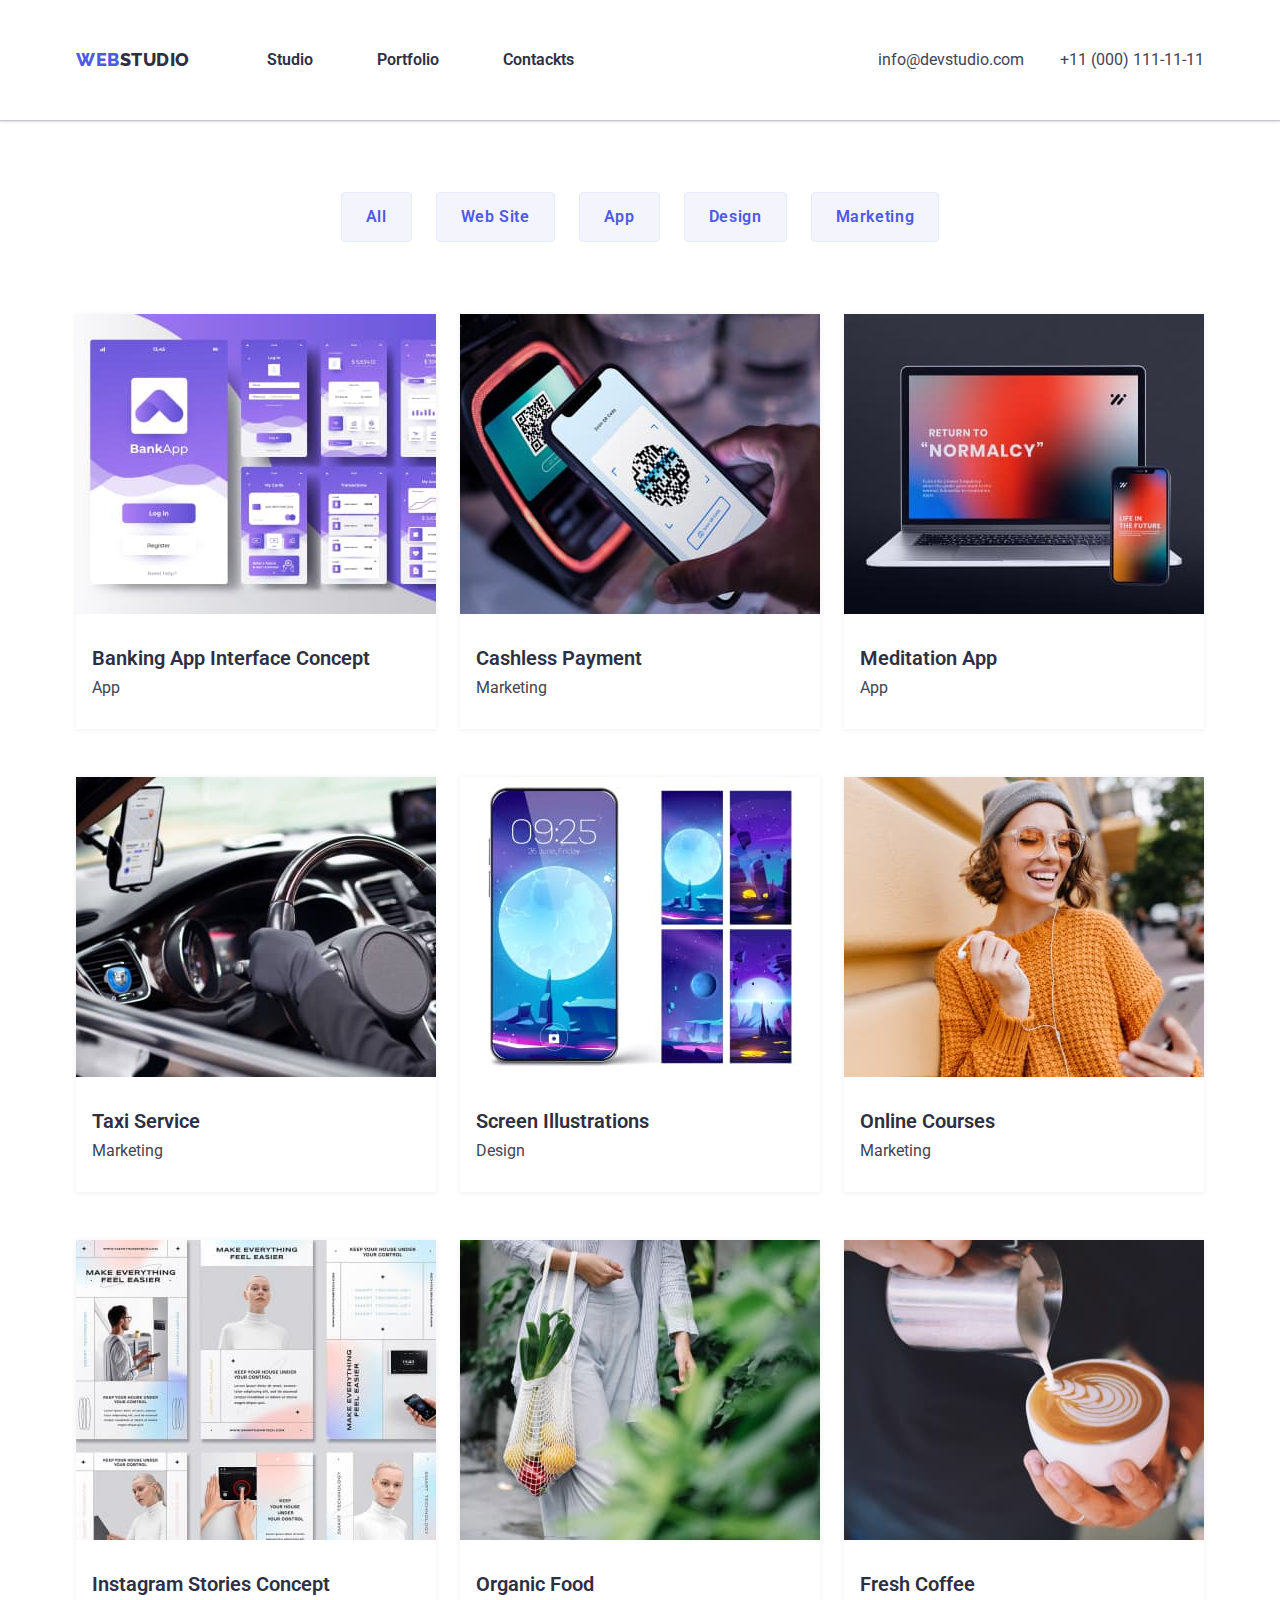
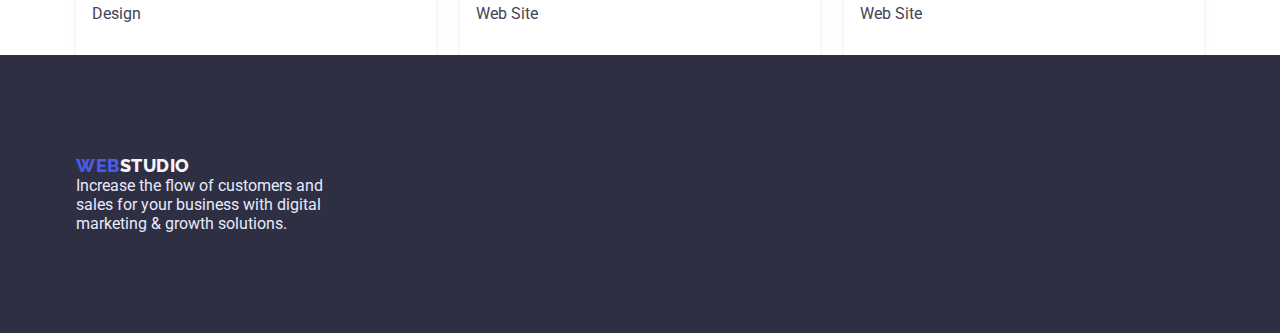
==== portfolio.html @ ba8d9310 "goit-murkup-hw-03" ====
<!DOCTYPE html>
<html lang="en">

<head>
    <meta charset="UTF-8">
    <meta http-equiv="X-UA-Compatible" content="IE=edge">
    <meta name="viewport" content="width=device-width, initial-scale=1.0">
    <title>Portfolio</title>

    <link 
    rel="stylesheet" href="https://cdnjs.cloudflare.com/ajax/libs/modern-normalize/1.1.0/modern-normalize.min.css" 
    integrity="sha512-wpPYUAdjBVSE4KJnH1VR1HeZfpl1ub8YT/NKx4PuQ5NmX2tKuGu6U/JRp5y+Y8XG2tV+wKQpNHVUX03MfMFn9Q==" 
    crossorigin="anonymous" 
    referrerpolicy="no-referrer" />

    <link rel="preconnect" href="https://fonts.googleapis.com">
    <link rel="preconnect" href="https://fonts.gstatic.com" crossorigin>
    <link href="https://fonts.googleapis.com/css2?family=Raleway:wght@700&family=Roboto:wght@400;500;700;900&display=swap"
        rel="stylesheet">

    <link rel="stylesheet" href="css/style.css">

</head>
<body>
    <header class="header">
        <div class="container header-conteiner">
            <nav class="logo-nav">
                <a class=" logo" href="index.html"><span>WEB</span>STUDIO</a>
                <ul class="site-nav list">
                    <li class="item"><a class=" link" href="index.html">Studio</a> </li>
                    <li class="item"><a class=" link" class="header-link" href="portfolio.html">Portfolio</a> </li>
                    <li class="item"><a class=" link" href="/">Contackts</a> </li>
                </ul>
            </nav>
            <ul class="contacts-list list">
                <li class="item "><a class="contacts-link" href="mailto:info@devstudio.com">info@devstudio.com</a></li>
                <li class="item "><a class="contacts-link" href="tel:+110001111111">+11 (000) 111-11-11</a></li>
            </ul>
        </div>
    </header>
    <main>
        <section class="feature-list section feature-list-list">
        <div class="container portfolio-conteiner">
            <ul class="batton-port-list list">
                <li><button class="button-portfolio" type="button">All </button></li>
                <li><button class="button-portfolio" type="button">Web Site</button></li>
                <li><button class="button-portfolio" type="button">App</button></li>
                <li><button class="button-portfolio" type="button">Design</button></li>
                <li><button class="button-portfolio" type="button">Marketing</button></li>
                </ul>
            </div>
            <div class="container">
            <ul class="list portfolio-list">
                <li class="item">
                    <a href="" class="link">
                        <img class="img" width="360" height="300" src="images/app-phone.jpg"
                            alt="Banking App Interface Concept">
                        <div class="gallery-item-text">
                            <h2 class="title">Banking App Interface Concept</h2>
                            <p>App</p>
                        </div>
                    </a>
                </li>
                <li class="item">
                    <a href="" class="link">
                        <img class="img" width="360" height="300" src="images/phone-terminal.jpg"
                            alt="Banking App Interface Concept">
                        <div class="gallery-item-text">
                            <h2 class="title">Cashless Payment</h2>
                            <p>Marketing</p>
                        </div>
                    </a>
                </li>
                <li class="item">
                    <a href="" class="link">
                        <img class="img" width="360" height="300" src="images/leptop.jpg" alt="Laptop">
                        <div class="gallery-item-text">
                            <h2 class="title">Meditation App</h2>
                            <p>App</p>
                        </div>
                    </a>
                </li>
                <li class="item">
                    <a href="" class="link">
                        <img class="img" width="360" height="300" src="images/car.jpg" alt="Car">
                        <div class="gallery-item-text">
                            <h2 class="title">Taxi Service</h2>
                            <p>Marketing</p>
                        </div>
                    </a>
                </li>
                <li class="item">
                    <a href="" class="link">
                        <img class="img" width="360" height="300" src="images/phone-art.jpg"
                            alt="Screen Illustrations">
                        <div class="gallery-item-text">
                            <h2 class="title">Screen Illustrations</h2>
                            <p>Design</p>
                        </div>
                    </a>
                </li>
                <li class="item">
                    <a href="" class="link">
                        <img class="img" width="360" height="300" src="images/women.jpg" alt="Women">
                        <div class="gallery-item-text">
                            <h2 class="title">Online Courses</h2>
                            <p>Marketing</p>
                        </div>
                    </a>
                </li>
                <li class="item">
                    <a href="" class="link">
                        <img class="img" width="360" height="300" src="images/pages.jpg"
                            alt="Instagram Stories">
                        <div class="gallery-item-text">
                            <h2 class="title">Instagram Stories Concept</h2>
                            <p>Design</p>
                        </div>
                    </a>
                </li>
                <li class="item">
                    <a href="" class="link">
                        <img class="img" width="360" height="300" src="images/women-with-vegetables.jpg"
                            alt="women-with-vegetables">
                        <div class="gallery-item-text">
                            <h2 class="title">Organic Food</h2>
                            <p>Web Site</p>
                        </div>
                    </a>
                </li>
                <li class="item">
                    <a href="" class="link">
                        <img class="img" width="360" height="300" src="images/cofe.jpg" alt="Cofe">
                        <div class="gallery-item-text">
                            <h2 class="title">Fresh Coffee</h2>
                            <p>Web Site</p>
                        </div>
                    </a>
                </li>
            </ul>
            </div>
        </section>
    </main>
    <footer class="footer">
        <div class="container">
            <a class="logo" href="/"><span>WEB</span>STUDIO</a>
            <p class="text-footer">
                Increase the flow of customers and <br />
                sales for your business with digital <br />
                marketing & growth solutions.
            </p>
        </div>
    </footer>

</body>
</html>
---- css/style.css ----
:root {
    --text-color: #434455;
    --active-color: #4D5AE5;
    --title-bcg-color: #2E2F42;
    --light-color: #F4F4FD;
    --main-color: #FFFFFF;
    --border-color-port: #E7E9FC
    --border-portfolio: 0.5px solid #F4F4FD;
    --gap24: 24px;
    --gap48: 48px;
    --shadow: 0px 2px 1px rgba(46, 47, 66, 0.08), 0px 1px 1px rgba(46, 47, 66, 0.16),0px 1px 6px rgba(46, 47, 66, 0.08);
    --shadow-secondary: 0px 1px 6px rgba(46, 47, 66, 0.08), 0px 1px 1px rgba(46, 47, 66, 0.16),0px 2px 1px rgba(46, 47, 66, 0.08);
    --shadow-third: 0px 1px 6px rgba(46, 47, 66, 0.08);
}

*,
*::after,
*::before {
    box-sizing: border-box;
    margin: 0;
    padding: 0;
}

.list {
    list-style: none;
}

.container {
    max-width: 1158px;
    margin: 0 auto;
    padding-left: 15px;
    padding-right: 15px;
}

body {
    color: var(--text-color);
    background: var(--main-color);
    font-family: "Roboto", sans-serif;
    font-size: 16px;  
}

.header {
    padding-top: 24px;
    padding-bottom: 24px;

    background: #FFFFFF;
    box-shadow: 0px 2px 1px rgba(46, 47, 66, 0.08), 0px 1px 1px 
    rgba(46, 47, 66, 0.16), 0px 1px 6px rgba(46, 47, 66, 0.08);
}

/* =========Теж працює=========== */
/* .header .container {
    display: flex;
    align-items: center;
    justify-content: space-between;
} */

.header-conteiner{
    display: flex;
    align-items: center;
    justify-content: space-between
}

/* Logo */
.logo-nav {
    display: flex;
    align-items: center;
    justify-content: space-between;
}

.logo {
    font-family: "Raleway", sans-serif;
    font-weight: 800;
    font-size: 18px;
    line-height: 1.33;
    letter-spacing: 0.03em;
    text-transform: uppercase;
    color: var(--title-bcg-color);
    text-decoration: none;
}

.logo span {
    color: var(--active-color);
}

/* Site nav */

.site-nav {
    display: flex;
    margin-left: 77px;
    
}

.site-nav .item {
    margin-right: 40px;
}

.site-nav .item:last-child{
    margin-right: 0px;
}

.site-nav .link {
    display: block;
    padding-top: 24px;
    padding-bottom: 24px;

    color: var(--title-bcg-color);
    font-weight: 600;
    font-size: 16px;
    line-height: 1.5;
    text-decoration: none;
   
}

.text-decor-none {
    text-decoration: none
}

.site-nav .link:hover,
.site-nav .link:focus {
    color: var(--active-color);
}

/* Contacts */

.contacts-list {
    display: flex;
    
}

.contacts-list .item + .item{
    margin-left: 12px;
}

.contacts-link,
.work-link {
    font-size: 16px;
    line-height: 1.5;
    color: var(--text-color);
    text-decoration: none;
}

.contacts-link:hover,
.contacts-link:focus {
    color: var(--active-color);
}

/* Hero */
.hero {
    
    background: var(--title-bcg-color);
    width: 1158;
    height: 603px;
    text-align: center
}


.hero-title {
    text-align: center;
    padding-top: 120px;
    margin-bottom: 48px;

    color: var(--main-color);
    font-weight: 600;
    font-size: 56px;
    line-height: 1.07;
    
    

}
/* Button */
.button {
    color: var(--main-color);
    background: var(--active-color);
    font-family: "Roboto", sans-serif;
    font-weight: 600;
    font-size: 16px;
    line-height: 1.19;
    box-shadow: 0px 4px 4px rgba(0, 0, 0, 0.15);
    border-radius: 4px;
    letter-spacing: 0.04em;
    cursor: pointer;
    border-radius: 4px;
    display: flex;
    align-items: center;
    padding: 16px 32px;
    margin-right: auto;
    margin-left: auto;
}

.button :hover,
.button :focus {
    color: #4D5AE5;
    outline-color: transparent;
    outline-style: solid;
    box-shadow: 0px 1px 6px rgba(46, 47, 66, 0.08), 0px 1px 1px rgba(46, 47, 66, 0.16), 0px 2px 1px rgba(46, 47, 66, 0.08);
    border-radius: 4px;
}

.button:active {
    background: #404BBF;
    box-shadow: 0px 4px 4px rgba(0, 0, 0, 0.15);
    border-radius: 4px;
}


section {
    padding-top: 120px;
    padding-bottom: 120px;
}

/* Sections */
.section-title {
    color: var(--title-bcg-color);
    font-weight: 600;
    font-size: 36px;
    line-height: 1.11;
    text-align: center;
    text-transform: capitalize;
}

.visually-hidden {
    position: absolute;
    width: 1px;
    height: 1px;
    margin: -1px;
    border: 0;
    padding: 0;
    white-space: nowrap;
    clip-path: inset(100%);
    clip: rect(0 0 0 0);
    overflow: hidden;
}

.feature-list .title,
.team-list .title,
.work-link .title {
    color: var(--title-bcg-color);
    font-weight: 600;
    font-size: 20px;
    line-height: 1.2;
}

/* Features */

.list{
    display: flex;
    flex-direction: row;
    align-items: flex-start;
    padding: 0px;
    gap: 24px;
}

.future-list-list + .future-list-list{
    margin-left: 24px;
}


.feature-list-ul{
    display: flex;
    
}

.title {
    color: var(--title-bcg-color);
    font-weight: 600;
    font-size: 20px;
    line-height: 1.2;
    display: flex;
    
}

.title-item {
    display: flex;
    
}

/* IMG-list*/

.img-list{
    display: flex;
}

.section-title{
    margin-bottom: 72px;
}

.img-section + .img-section{
    margin-left: 24px;
}

.img-list-title{
    display: flex;
}

img {
    display: block;
    max-width: 100%;
    height: auto;
}
  
/* TEAM-list*/

.card-set{
    display: flex;
    padding: 0px;
    margin: 0px;
   
}

.card {
    border-radius: 0px 0px 4px 4px;
    background: #FFFFFF;
    box-shadow: var(--shadow-secondary)
}

.card-thumb-port{
    margin-bottom: 32px;
}

.card-content{
    display: flex;
    flex-direction: column;
    justify-content: center;
    align-items: center;
    padding: 0px;
    gap: 8px
}

.card-content{
    margin-top: 32px;
}

.card-text{
    margin-top: 8px;
    margin-bottom: 39.5px;
}

.card-set > .team-section{
    flex-basis: calc(100% / 4);
}

.team-section +.team-section {
    margin-left: 24px;
}

.team {
    background: var(--light-color);
}



/* Footer */
.footer {
    background: var(--title-bcg-color);
}

.footer .logo {
    color: var(--light-color);
    line-height: 1.17;
}

.text-footer {
    color: #E7E9FC;
}

.footer .container{
    padding-top: 100px;
    padding-bottom: 100px;
}

/* Porfolio */
/* Buttons */
.button-portfolio {
    padding: 12px 24px;
    border: 1px solid var(--border-color-port);
    border-radius: 4px;
    color: var(--active-color);
    background: var(--light-color);
    font-family: "Roboto";
    font-style: normal;
    font-weight: 600;
    font-size: 16px;
    line-height: 1.5;
    align-items: center;
    text-align: center;
    letter-spacing: 0.04em;
    cursor: pointer;
    border: 1px solid #E7E9FC;
    border-radius: 4px;
}

.feature-list-list{
    padding: 0px;
}

.batton-port-list {
    justify-content: center;
    margin-bottom: 72px;
}

.portfolio-conteiner{
    margin-top: 72px;
    
}

.button-portfolio:hover,
.button-portfolio:active {
    background: #404BBF;
    box-shadow: 0px 4px 4px rgba(0, 0, 0, 0.15);
    border-radius: 4px;
    color: var(--light-color);
}

/* ++++++++++++++===========++++++++++++++++++++ */

.selector {
    justify-content: center;
}

.selector .item+.item {
    margin-left: var(--gap24);
}

.selector-button {
    padding: 12px 24px;
    border: 1px solid var(--secondary-text-color);
    border-radius: 4px;

    background-color: var(--third-color);
    color: var(--accent);
    font-family: inherit;
    font-weight: 500;
    font-size: 16px;
    line-height: 1.5;
    letter-spacing: 0.04em;

    cursor: pointer;
}

.title {
    margin-bottom: 8px;
}

.selector-button:hover,
.selector-button:focus,
.selector-button:active {
    background-color: var(--accent);
    color: var(--main-color);
    border: 1px solid transparent;
}

.list.selector {
    margin-bottom: 72px;
}

.portfolio-list {
    flex-wrap: wrap;
    row-gap: var(--gap48);
    column-gap: var(--gap24);
}

.portfolio-list .item {
    flex-basis: calc((100% - 2 * var(--gap24)) / 3);
    box-shadow: var(--shadow-third);
    overflow: hidden;
}

.gallery-item-text {
    padding-top: 32px;
    padding-bottom: 32px;
    padding-left: 16px;
    border: 0.5px solid var(--third-color);
}

.link p {
    color: var(--text-color);
    text-decoration: none; 
}

.link{
    text-decoration: none;
}
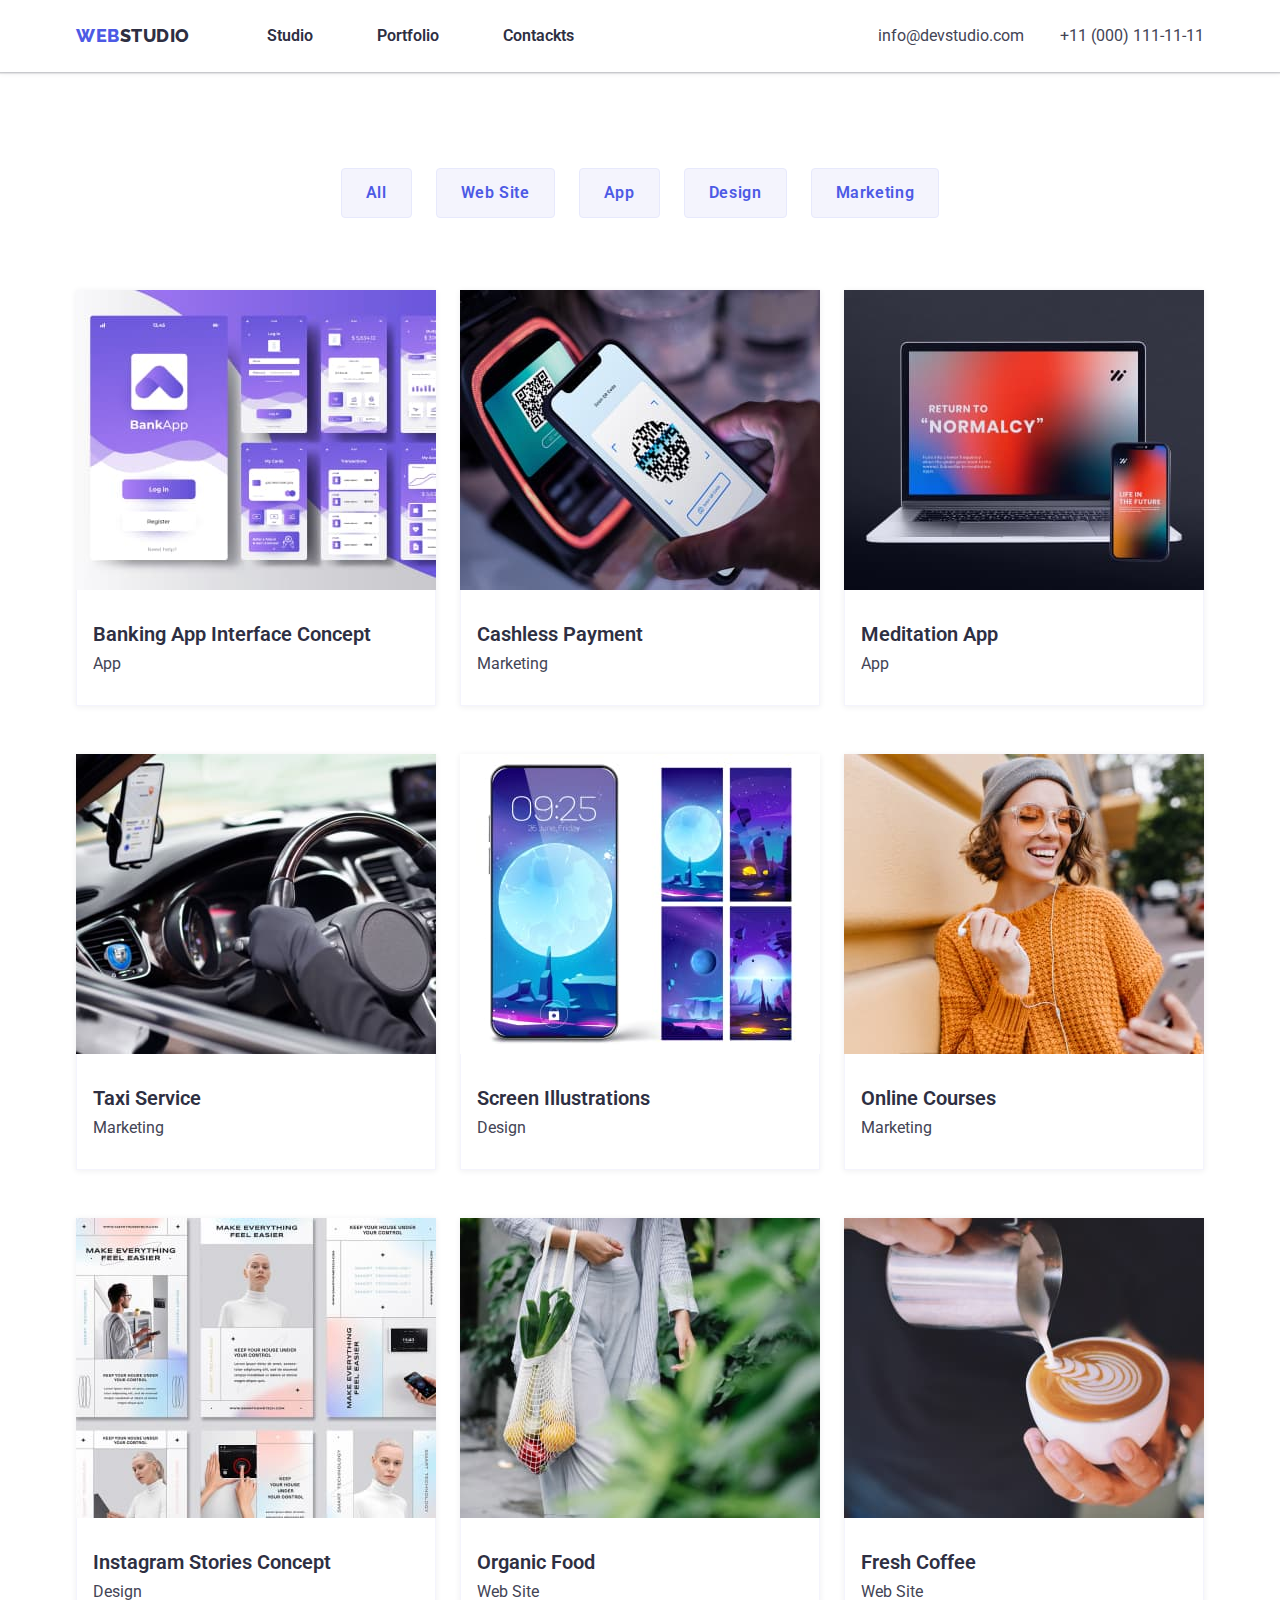
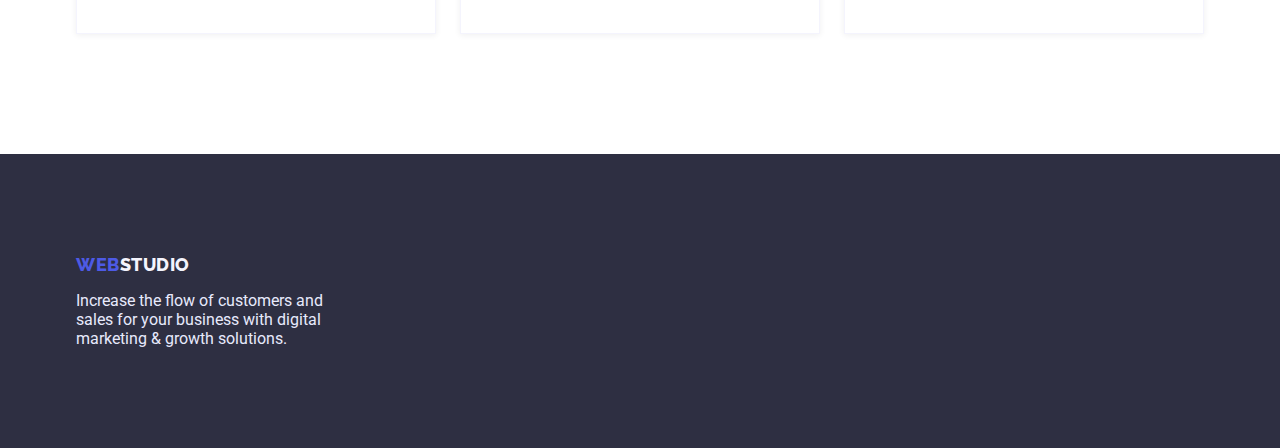
==== commit 07c22587: "section" ====
--- a/portfolio.html
+++ b/portfolio.html
@@ -38,8 +38,9 @@
             </ul>
         </div>
     </header>
+
     <main>
-        <section class="feature-list section feature-list-list">
+        <section class="feature-list feature-list-list section">
         <div class="container portfolio-conteiner">
             <ul class="batton-port-list list">
                 <li><button class="button-portfolio" type="button">All </button></li>
@@ -49,9 +50,9 @@
                 <li><button class="button-portfolio" type="button">Marketing</button></li>
                 </ul>
             </div>
-            <div class="container">
+            <div class="container port-conteiner">
             <ul class="list portfolio-list">
-                <li class="item">
+                <li class="item port-item">
                     <a href="" class="link">
                         <img class="img" width="360" height="300" src="images/app-phone.jpg"
                             alt="Banking App Interface Concept">
--- a/css/style.css
+++ b/css/style.css
@@ -40,9 +40,6 @@
 }
 
 .header {
-    padding-top: 24px;
-    padding-bottom: 24px;
-
     background: #FFFFFF;
     box-shadow: 0px 2px 1px rgba(46, 47, 66, 0.08), 0px 1px 1px 
     rgba(46, 47, 66, 0.16), 0px 1px 6px rgba(46, 47, 66, 0.08);
@@ -147,7 +144,8 @@
 
 /* Hero */
 .hero {
-    
+    padding-top: 192px;
+    padding-bottom: 192px;
     background: var(--title-bcg-color);
     width: 1158;
     height: 603px;
@@ -157,7 +155,6 @@
 
 .hero-title {
     text-align: center;
-    padding-top: 120px;
     margin-bottom: 48px;
 
     color: var(--main-color);
@@ -204,7 +201,7 @@
 }
 
 
-section {
+.section {
     padding-top: 120px;
     padding-bottom: 120px;
 }
@@ -261,6 +258,11 @@
     
 }
 
+.features-section{
+    padding-bottom: 0px;
+}
+
+
 .title {
     color: var(--title-bcg-color);
     font-weight: 600;
@@ -272,6 +274,14 @@
 
 .title-item {
     display: flex;
+
+    font-family: 'Roboto';
+    font-style: normal;
+    font-weight: 400;
+    font-size: 16px;
+    line-height: 24px;
+    letter-spacing: 0.02em;
+    color: var(--text-color)
     
 }
 
@@ -283,10 +293,6 @@
 
 .section-title{
     margin-bottom: 72px;
-}
-
-.img-section + .img-section{
-    margin-left: 24px;
 }
 
 .img-list-title{
@@ -327,8 +333,9 @@
     gap: 8px
 }
 
-.card-content{
+.card-content {
     margin-top: 32px;
+    margin-bottom: 32px;
 }
 
 .card-text{
@@ -340,10 +347,6 @@
     flex-basis: calc(100% / 4);
 }
 
-.team-section +.team-section {
-    margin-left: 24px;
-}
-
 .team {
     background: var(--light-color);
 }
@@ -355,6 +358,7 @@
     background: var(--title-bcg-color);
 }
 
+
 .footer .logo {
     color: var(--light-color);
     line-height: 1.17;
@@ -362,6 +366,7 @@
 
 .text-footer {
     color: #E7E9FC;
+    padding-top: 16px;
 }
 
 .footer .container{
@@ -391,7 +396,9 @@
 }
 
 .feature-list-list{
-    padding: 0px;
+    padding-top: 0px;
+    margin-top: 96px;
+    padding-bottom: 120px;
 }
 
 .batton-port-list {
@@ -412,7 +419,6 @@
     color: var(--light-color);
 }
 
-/* ++++++++++++++===========++++++++++++++++++++ */
 
 .selector {
     justify-content: center;
@@ -458,19 +464,22 @@
     flex-wrap: wrap;
     row-gap: var(--gap48);
     column-gap: var(--gap24);
+    
 }
 
 .portfolio-list .item {
     flex-basis: calc((100% - 2 * var(--gap24)) / 3);
     box-shadow: var(--shadow-third);
     overflow: hidden;
+    
 }
 
 .gallery-item-text {
     padding-top: 32px;
     padding-bottom: 32px;
     padding-left: 16px;
-    border: 0.5px solid var(--third-color);
+    border: 0.5px solid var(--light-color);
+    Border-top: none;
 }
 
 .link p {
@@ -492,5 +501,3 @@
 
 
 
-
-
